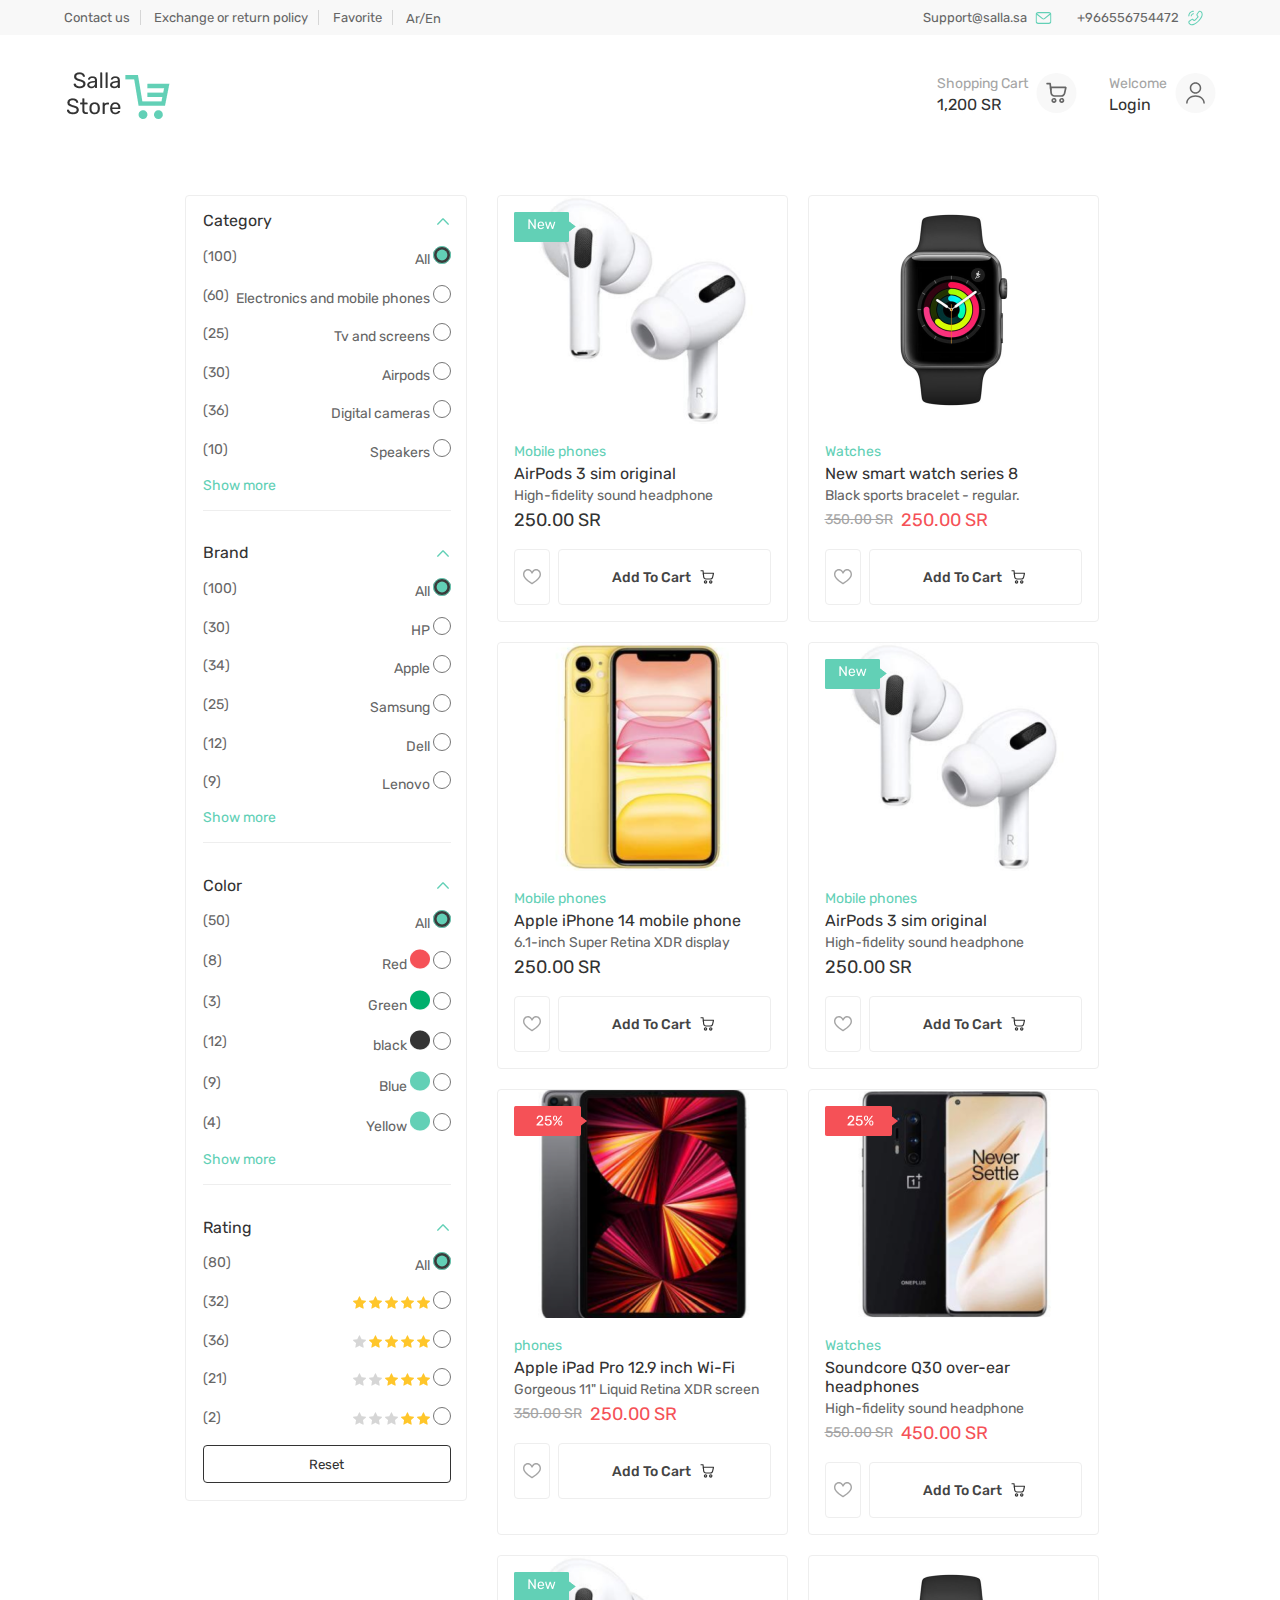
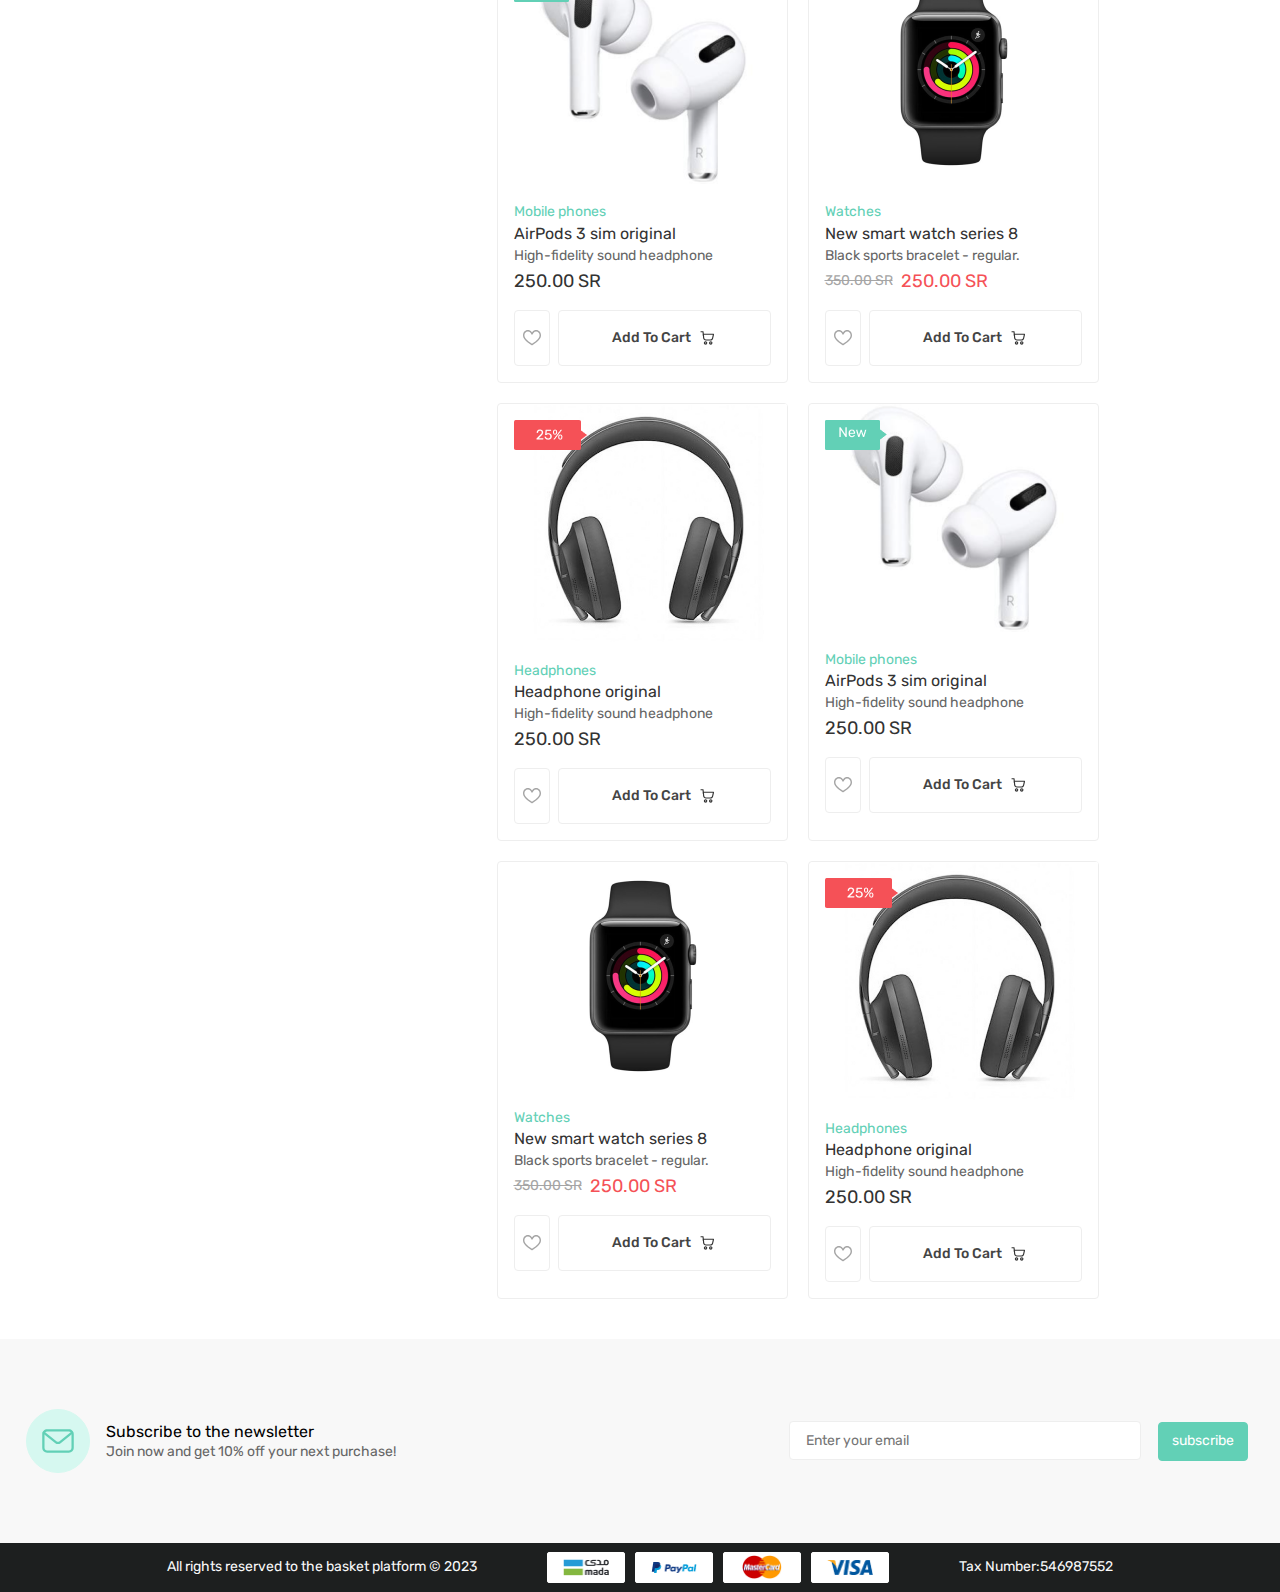
==== Allproducts.html @ 0a3f7528 "first commit" ====
<!DOCTYPE html>
<html lang="en">
<head>
    <meta charset="UTF-8">
    <meta name="viewport" content="width=device-width, initial-scale=1.0">
    <title>All products</title>
    <link rel="stylesheet" href="./assets/css/Allproducts.css">
    <link rel="preconnect" href="https://fonts.googleapis.com">
<link rel="preconnect" href="https://fonts.gstatic.com" crossorigin>
<link href="https://fonts.googleapis.com/css2?family=Rubik:ital,wght@0,300..900;1,300..900&display=swap" rel="stylesheet">
</head>
<body>
    <header>
        <nav>
            <section class="nav1">
                <img class="bar" src="./assets/img/bars-solid.svg" width="15px">
                <ul>
                    <li class="right-border text"><a >Contact us</a></li>
                    <li class="right-border text"><a >Exchange or return policy</a></li>
                    <li class="right-border text"><a >Favorite</a></li>
                    <li><a class="text">Ar/En</a></li>
                </ul>
                <div class="for-contact">
                    <div class="email">
                        <a class="no-line text" href="#">Support@salla.sa</a>
                        <img src="./assets/img/email.svg">
                    </div>
                    <div class="call">
                        <a class="no-line text" href="#">+966556754472</a>
                        <img src="./assets/img/call.svg">
                    </div>
                </div>
            </section>
            <section class="nav2">
                <a  href="./index.html"><img class="logo" src="./assets/img/logo.png" alt="salla store logo" ></a>
                <div class="container">
                    <div class="info">
                        <div class="info1">
                        <span>Shopping Cart</span>
                        <p>1,200 SR</p>
                        </div>
                        <a href="#"><img src="./assets/img/cart.svg"></a>
                    </div>
                    <div class="info">
                        <div class="info1">
                        <span>Welcome</span>
                        <p>Login</p>
                        </div>
                        <a href="#"><img src="./assets/img/login.svg"></a>
                    </div>
                </div>
            </section> 
        </nav>
        </header>
            <main>
                <div  class="filter-solid">
                    <img src="./assets/img/filter-solid.svg" width="20px">
                </div>
                <div class="page-container">
                   
                    <div class="sidebar-container">
             <!---------------first block of side bar------------------------------>
                    <div class="sidebar">
                        <div class="top">
                            <p>Category</p>
                            <img src="./assets/img/arrow_down.svg">
                        </div>
                            <form action="">
                                <div class="option">
                                    <span>(100)</span>
                                    <div class="opt">
                                        <label>All
                                        <input type="radio" id="green" name="category" value="All" checked>
                                        </label>
                                  
                              
                                    </div>
                                </div>
                                <div class="option">
                                    <span>(60)</span>
                                    <div class="opt">
                                        <label>Electronics and mobile phones
                                        <input type="radio" id="electronic" name="category" value="Electronics and mobile phones">
                                    </label>
                                    </div>
                                </div>
                                <div class="option">
                                    <span>(25)</span>
                                    <div class="opt">
                                <label>Tv and screens
                                    <input type="radio" id="tV" name="category" value="TV and screens">
                                </label>
                                </div>
                                </div>
                                <div class="option">
                                    <span>(30)</span>
                                    <div class="opt">
                                <label>Airpods
                                    <input type="radio" id="airpods" name="category" value="Airpods">
                                </label>
                                </div>
                                </div>
                                <div class="option">
                                    <span>(36)</span>
                                    <div class="opt">
                                <label>Digital cameras
                                    <input type="radio" id="cameras" name="category" value="Digital cameras">
                                </label>
                                </div>
                                </div>
                                <div class="option">
                                    <span>(10)</span>
                                    <div class="opt">
                                <label>Speakers
                                    <input type="radio" id="speakers" name="category" value="Speakers">
                                </label>
                                </div>
                                </div>
                            </form>
                            <p class="show"> Show more</p>
                    </div>
            <!----------------second block of side bar-------------------------->
                    <div class="sidebar">
                            <div class="top">
                                <p>Brand</p>
                                <img src="./assets/img/arrow_down.svg">
                            </div>
                                <form action="">
                                    <div class="option">
                                        <span>(100)</span>
                                        <div class="opt">
                                            <label>All
                                            <input type="radio" id="green" name="brand" value="All" checked>
                                        </label>
                                        </div>
                                    </div>
                                    <div class="option">
                                        <span>(30)</span>
                                        <div class="opt">
                                            <label for="electronic">HP
                                            <input type="radio" id="electronic" name="brand" value="Electronics and mobile phones">
                                        </label>
                                        </div>
                                    </div>
                                    <div class="option">
                                        <span>(34)</span>
                                        <div class="opt">
                                    <label>Apple
                                        <input type="radio" id="tV" name="brand" value="TV and screens">
                                    </label>
                                    </div>
                                    </div>
                                    <div class="option">
                                        <span>(25)</span>
                                        <div class="opt">
                                    <label>Samsung
                                        <input type="radio" id="airpods" name="brand" value="Airpods">
                                    </label>
                                    </div>
                                    </div>
                                    <div class="option">
                                        <span>(12)</span>
                                        <div class="opt">
                                    <label>Dell
                                        <input type="radio" id="cameras" name="brand" value="Digital cameras">
                                    </label>
                                    </div>
                                    </div>
                                    <div class="option">
                                        <span>(9)</span>
                                        <div class="opt">
                                    <label>Lenovo
                                        <input type="radio" id="speakers" name="brand" value="Speakers">
                                    </label>
                                    </div>
                                    </div>
                                </form>
                                <p class="show"> Show more</p>
                        </div>
    <!--------------------------third block of side bar--------------------------->
                    <div class="sidebar">
                                <div class="top">
                                    <p>Color</p>
                                    <img src="./assets/img/arrow_down.svg">
                                </div>
                                    <form action="">
                                        <div class="option">
                                            <span>(50)</span>
                                            <div class="opt">
                                                <label>All
                                                 <input type="radio" id="green" name="color" value="All"checked>
                                                </label>
                                            </div>
                                        </div>
                                        <div class="option">
                                            <span>(8)</span>
                                            <div class="opt">
                                                <label>Red
                                                <img src="./assets/img/red.png" width="20px" height="20px">
                                                <input  type="radio" id="electronic" name="color" value="Electronics and mobile phones">
                                            </label>
                                            </div>
                                        </div>
                                        <div class="option">
                                            <span>(3)</span>
                                            <div class="opt">
                                                <label>Green
                                                    <img src="./assets/img/green.png" width="20px" height="20px">
                                                    <input type="radio" id="tV" name="color" value="TV and screens">
                                                </label>
                                            </div>
                                        </div>
                                        <div class="option">
                                            <span>(12)</span>
                                            <div class="opt">
                                                <label for="color">black
                                                    <img src="./assets/img/black.png" width="20px" height="20px">  
                                                <input type="radio" id="airpods" name="color" value="Airpods">
                                            </label>
                                            </div>
                                            </div>
                                        <div class="option">
                                            <span>(9)</span>
                                            <div class="opt">
                                        <label for="color">Blue
                                        <img src="./assets/img/blue.png" width="20px" height="20px">  
                                            <input type="radio" id="cameras" name="color" value="Digital cameras">
                                        </label>
                                        </div>
                                        </div>
                                        <div class="option">
                                            <span>(4)</span>
                                            <div class="opt">
                                        <label for="color">Yellow
                                        <img src="./assets/img/blue.png" width="20px" height="20px">
                                            <input type="radio" id="speakers" name="color" value="Speakers">
                                        </label>
                                        </div>
                                        </div>
                                    </form>
                                    <p class="show"> Show more</p>
                            </div>
      <!------------------fourth block of side bar--------------------------------->               
                     <div class="sidebar">
                        <div class="top">
                            <p>Rating</p>
                            <img src="./assets/img/arrow_down.svg">
                        </div>
                        <form action="">
                            <div class="option">
                                            <span>(80)</span>
                                            <div class="opt">
                                                <label for="rating"> All
                                                <input type="radio" id="green" name="rating" value="All" checked>
                                            </label>
                                            </div>
                                        </div>
                                        <div class="option">
                                            <span>(32)</span>
                                            <div class="opt">
                                                <label for="rating">
                                                    <img src="./assets/img/one yellowstar.png" width="13px">
                                                    <img src="./assets/img/one yellowstar.png" width="13px">
                                                    <img src="./assets/img/one yellowstar.png" width="13px">
                                                    <img src="./assets/img/one yellowstar.png" width="13px">
                                                    <img src="./assets/img/one yellowstar.png" width="13px">
                                                <input type="radio" id="electronic" name="rating" value="Electronics and mobile phones">
                                                </label>
                                            </div>
                                        </div>
                                        <div class="option">
                                            <span>(36)</span>
                                            <div class="opt">
                                                <label for="rating">
                                                    <img src="./assets/img/onegraystar.png" width="13px">
                                                    <img src="./assets/img/one yellowstar.png" width="13px">
                                                       <img src="./assets/img/one yellowstar.png" width="13px">
                                                       <img src="./assets/img/one yellowstar.png" width="13px">
                                                       <img src="./assets/img/one yellowstar.png" width="13px">
                                                <input type="radio" id="tV" name="rating" value="TV and screens">
                                                </label>
                                            </div>
                                        </div>
                                        <div class="option">
                                            <span>(21)</span>
                                            <div class="opt">
                                                <label for="rating">
                                                    <img src="./assets/img/onegraystar.png" width="13px">
                                                    <img src="./assets/img/onegraystar.png" width="13px">
                                                    <img src="./assets/img/one yellowstar.png" width="13px">
                                                    <img src="./assets/img/one yellowstar.png" width="13px">
                                                    <img src="./assets/img/one yellowstar.png" width="13px">
                                                <input type="radio" id="airpods" name="rating" value="Airpods">
                                            </label>
                                            </div>
                                            </div>
                                        <div class="option">
                                            <span>(2)</span>
                                            <div class="opt">
                                        <label for="rating">
                                            <img src="./assets/img/onegraystar.png" width="13px">
                                            <img src="./assets/img/onegraystar.png" width="13px">
                                            <img src="./assets/img/onegraystar.png" width="13px">
                                            <img src="./assets/img/one yellowstar.png" width="13px">
                                            <img src="./assets/img/one yellowstar.png" width="13px">
                                            <input type="radio" id="cameras" name="rating" value="Digital cameras">
                                        </label>
                                        </div>
                                        </div>
                                        
                                    </form>
                                <button>Reset</button>
                            </div>
                    </div>
                    <div class="card-container">
                <!------------------first product--------------------------------->
                    <div class="product">
                        <div class="image">
                            <img class="pic" src="./assets/img/airpods.png" alt="AirPods 3 sim original">
                            <div class="discount">
                                <img src="./assets/img/New.png">
                            </div> 
                        </div>
                            <div class="information">
                                <figure class="aquacolor">Mobile phones</figure>
                                <p class="first">AirPods 3 sim original</p>
                                <p class="second graycolor">High-fidelity sound headphone</p>
                                <div class="prices">
                                    <span class="greycolor2">250.00 SR </span>
                                </div>
                            </div>
                            <div class="btns">
                                <button class="likebtns"> <img class="svg-image" src="./assets/img/like.svg"></button>
                                <button class="add">Add To Cart <img class="svg-image" src="./assets/img/cart2.svg"> </button>
                            </div>
                    </div>
            <!-----------------   second produt ------------------------------------>
            <div class="product">
                <div class="image">
                    <img src="./assets/img/smartwatch2.png" alt="New smart watch series 8">
                </div>
                    <div class="information">
                        <figure class="aquacolor">Watches</figure>
                        <p class="first">New smart watch series 8</p>
                        <p class="second graycolor">Black sports bracelet - regular.</p>
                        <div class="prices">
                            <p class="third">350.00 SR</p>
                            <span>250.00 SR </span>
                        </div>
                    </div>
                    <div class="btns">
                        <button class="likebtns"><img class="svg-image" src="./assets/img/like.svg" width="18px"></button>
                        <button class="add">Add To Cart <img  class="svg-image" src="./assets/img/cart2.svg"></button>
                    </div>
            </div>
           <!--third product ------------------------------------------------------------------ -->
           
           <div class="product">
            <div class="image">
                <img src="./assets/img/applephone.png" alt="Apple iPhone 14 mobile phone ">
               <!--  <div class="discount"></div> -->
                 
            </div>
                <div class="information">
                    <figure class="aquacolor">Mobile phones</figure>
                    <p class="first">Apple iPhone 14 mobile phone </p>
                    <p class="second graycolor">6.1-inch Super Retina XDR display</p>
                    <div class="prices">
                         <span class="greycolor2">250.00 SR </span>
                    </div>
                </div>
                <div class="btns">
                    <button class="likebtns"><img class="svg-image" src="./assets/img/like.svg" width="18px"></button>
                    <button class="add">Add To Cart <img class="svg-image" src="./assets/img/cart2.svg"></button>
                </div>
        </div>
         <!--fourth product -------------------------------------------------------------- -->
         <div class="product">
      
            <div class="image">
                <img src="./assets/img/airpods.png" alt="AirPods 3 sim original">
                <div class="discount">
                    <img src="./assets/img/New.png">
                </div>
                 
            </div>
                <div class="information">
                    <figure class="aquacolor">Mobile phones</figure>
                    <p class="first">AirPods 3 sim original</p>
                    <p class="second graycolor">High-fidelity sound headphone</p>
                    <div class="prices">
                        <span class="greycolor2">250.00 SR </span>
                    </div>
                </div>
                <div class="btns">
                    <button class="likebtns"> <img class="svg-image" src="./assets/img/like.svg"></button>
                    <button class="add">Add To Cart <img class="svg-image" src="./assets/img/cart2.svg"> </button>
                </div>
        </div>
        <!--fifth product------------------------------------------------->
        <div class="product">
            <div class="image">
                <img class="pic" src="./assets/img/appleipad.png" alt="Apple iPad Pro 12.9 inch Wi-Fi">
                <div class="discount">
                    <img src="./assets/img/Discount.png">
                </div>
                 
            </div>
                <div class="information">
                    <figure class="aquacolor">phones</figure>
                    <p class="first">Apple iPad Pro 12.9 inch Wi-Fi</p>
                    <p class="second graycolor">Gorgeous 11" Liquid Retina XDR screen</p>
                    <div class="prices">
                        <p class="third">350.00 SR </p>
                        <span>250.00 SR </span>
                    </div>
                </div>
                <div class="btns">
                    <button class="likebtns"><img class="svg-image" src="./assets/img/like.svg" width="18px"></button>
                    <button class="add">Add To Cart <img class="svg-image" src="./assets/img/cart2.svg"></button>
                </div>
        </div>
        <!--sixth product----------------------------------------------------->
        <div class="product">
            <div class="image">
                <img src="./assets/img/mobiles2.png" alt="Soundcore Q30 over-ear headphones">
                <div class="discount">
                    <img src="./assets/img/Discount.png">
                </div>
                 
            </div>
            <div class="information">
                <figure class="aquacolor">Watches</figure>
                <p class="first">Soundcore Q30 over-ear headphones</p>
                <p class="second graycolor">High-fidelity sound headphone</p>
                <div class="prices">
                    <p class="third">550.00 SR  </p>
                    <span>450.00 SR  </span>
                </div>
            </div>
            <div class="btns">
                <button class="likebtns"><img class="svg-image"src="./assets/img/like.svg" width="18px"></button>
                <button class="add">Add To Cart <img class="svg-image" src="./assets/img/cart2.svg"></button>
            </div>
    </div>
        <!--seventh product------------------------------------------------->
        <div class="product">
      
            <div class="image">
                <img src="./assets/img/airpods.png" alt="AirPods 3 sim original">
                <div class="discount">
                    <img src="./assets/img/New.png">
                </div>
                 
            </div>
                <div class="information">
                    <figure class="aquacolor">Mobile phones</figure>
                    <p class="first">AirPods 3 sim original</p>
                    <p class="second graycolor">High-fidelity sound headphone</p>
                    <div class="prices">
                        <span class="greycolor2">250.00 SR </span>
                    </div>
                </div>
                <div class="btns">
                    <button class="likebtns"> <img class="svg-image" src="./assets/img/like.svg"></button>
                    <button class="add">Add To Cart <img class="svg-image" src="./assets/img/cart2.svg"> </button>
                </div>
        </div>   
     
   
        <!--eightth product----------------------------------------------------->
           
        <div class="product">
            <div class="image">
                <img src="./assets/img/smartwatch2.png" alt="New smart watch series 8">
               <!--  <div class="discount"></div> -->
                 
            </div>
                <div class="information">
                    <figure class="aquacolor">Watches</figure>
                    <p class="first">New smart watch series 8</p>
                    <p class="second graycolor">Black sports bracelet - regular.</p>
                    <div class="prices">
                        <p class="third">350.00 SR</p>
                        <span>250.00 SR </span>
                    </div>
                </div>
                <div class="btns">
                    <button class="likebtns"><img class="svg-image" src="./assets/img/like.svg" width="18px"></button>
                    <button class="add">Add To Cart <img  class="svg-image" src="./assets/img/cart2.svg"></button>
                </div>
        </div>
        
        <!--nineth product-------------------------------------------------------->
        <div class="product">
            <div class="image">
                <img src="./assets/img/headphonesoriginal.png" alt="Soundcore Q30 over-ear headphones" width="291px">
                <div class="discount">
                    <img src="./assets/img/Discount.png">
                </div>
                 
            </div>
            <div class="information">
                <figure class="aquacolor">Headphones</figure>
                <p class="first">Headphone original</p>
                <p class="second graycolor">High-fidelity sound headphone</p>
                <div class="prices">
                    <span class="greycolor2">250.00 SR </span>
                </div>
            </div>
            <div class="btns">
                <button class="likebtns"><img class="svg-image"src="./assets/img/like.svg" width="18px"></button>
                <button class="add">Add To Cart <img class="svg-image" src="./assets/img/cart2.svg"></button>
            </div>
    </div>
        <!--tenth product ----------------------------------------->
        <div class="product">
      
            <div class="image">
                <img src="./assets/img/airpods.png" alt="AirPods 3 sim original">
                <div class="discount">
                    <img src="./assets/img/New.png">
                </div>
                 
            </div>
                <div class="information">
                    <figure class="aquacolor">Mobile phones</figure>
                    <p class="first">AirPods 3 sim original</p>
                    <p class="second graycolor">High-fidelity sound headphone</p>
                    <div class="prices">
                        <span class="greycolor2">250.00 SR </span>
                    </div>
                </div>
                <div class="btns">
                    <button class="likebtns"> <img class="svg-image" src="./assets/img/like.svg"></button>
                    <button class="add">Add To Cart <img class="svg-image" src="./assets/img/cart2.svg"> </button>
                </div>
        </div>
        <!--11 produ ct------------------------------------------------------>
        <div class="product">
            <div class="image">
                <img src="./assets/img/smartwatch2.png" alt="New smart watch series 8">
               <!--  <div class="discount"></div> -->
                 
            </div>
                <div class="information">
                    <figure class="aquacolor">Watches</figure>
                    <p class="first">New smart watch series 8</p>
                    <p class="second graycolor">Black sports bracelet - regular.</p>
                    <div class="prices">
                        <p class="third">350.00 SR</p>
                        <span>250.00 SR </span>
                    </div>
                </div>
                <div class="btns">
                    <button class="likebtns"><img class="svg-image" src="./assets/img/like.svg" width="18px"></button>
                    <button class="add">Add To Cart <img  class="svg-image" src="./assets/img/cart2.svg"></button>
                </div>
        </div>
        
        <!--12 produt----------------------------------------------------------->
        <div class="product">
            <div class="image">
                <img src="./assets/img/headphonesoriginal.png" alt="Soundcore Q30 over-ear headphones" width="291px">
                <div class="discount">
                    <img src="./assets/img/Discount.png">
                </div>
                 
            </div>
            <div class="information">
                <figure class="aquacolor">Headphones</figure>
                <p class="first">Headphone original</p>
                <p class="second graycolor">High-fidelity sound headphone</p>
                <div class="prices">
                    <span class="greycolor2">250.00 SR </span>
                </div>
            </div>
            <div class="btns">
                <button class="likebtns"><img class="svg-image"src="./assets/img/like.svg" width="18px"></button>
                <button class="add">Add To Cart <img class="svg-image" src="./assets/img/cart2.svg"></button>
            </div>
    </div>
        <!--------------------------------------------------------------------------->
                    </div>
                </div>
            
            </section>
        </main>
        <footer>
            <div class="top">
                <div class="left">
                    <div class="msg">
                        <img src="./assets/img/msg.svg">
                    </div>
                    <div class="right">
                        <figure>Subscribe to the newsletter</figure>
                        <span>Join now and get 10% off your next purchase!</span> 
                    </div>               
                </div>
                <form>
                    <input class="email" type="email" placeholder="Enter your email">
                    <button>subscribe</button>
                </form>
            </div>
            <div class="bottom">
                <p>All rights reserved to the basket platform © 2023</p>
                <div class="right">
                    <div class="Company">
                        <div class="company">
                            <img src="./assets/img/mada.png" alt="mada logo" width="46px" height="19px">
                        </div>
                        <div class="company">
                            <img src="./assets/img/paypal.png" alt="paypal logo" width="46px" height="25px">
                        </div>
                        <div class="company">
                            <img src="./assets/img/mastercard.png" alt="mastercard logo" width="40px" height="24px">
                        </div>
                        <div class="company">
                            <img src="./assets/img/visa.png" alt="visa logo" width="46px" height="15px">
                        </div>
                    </div>
                    <p>Tax Number:546987552 </p>
                </div>
            </div>
        </footer>
</body>
</html>
---- assets/css/Allproducts.css ----
*{
    margin: 0;
    padding: 0;
    box-sizing: border-box;
    font-family: "Rubik", sans-serif;
}
.text{
        font-size: 13px;
        font-weight: 400;
        color: #666666;
    }
    .nav1 , .nav2 {
        max-width: 100vw;
        display: flex;
        justify-content: space-between;
        align-items: center;
        padding: 8px 5vw;
    }
    
    .nav1{
        background-color: #F8F8F8;
    }
    .nav2 {
    padding:32px 5vw;
    
    }
    
    .nav1 ul{
        width: 377px;
        display: flex;
        justify-content: space-between;
        flex-wrap: wrap;
        align-items: center;
        list-style: none;
        gap: 10px;
    
    
    }
    .nav1 .bar , .filter-solid{
        display: none;
        cursor: pointer;
    }
    .nav1 .for-contact{
        width: 306px;
        display: flex;
        justify-content: space-around;
    
    }
    .no-line{
        text-decoration: none;
    }
    .right-border{
        border-right:#D6D6D6 solid 1px;
    padding-right: 10px;
    }
    .nav1 .email , .nav1 .call{
        display: flex;
        align-items: center;
        gap: 8px;
    }
    
    .nav2 .container{
        max-width: 312.51px;
        display: flex;
        justify-content: space-between;
        flex-wrap: wrap;
        gap: 32px;
    }
    .nav2 .container .info{
        display: flex;
        gap: 8px;
    }
    .info1 span{
        color: #A5A5A5;
        font-size: 14px;
        font-weight: 400;
        line-height: 16.59px;
    }
    .info1 p {
    color:#333333;
    font-size: 16px;
    font-weight: 400;
    line-height: 25px;
    }
    .sidebar-container{
        width: 282px;
        height: fit-content;
        border: 1px solid #EEEEEE;
        border-radius: 4px;
        background-color: #FFFFFF;
    }

    .page-container{
        width: 100%;
        padding:40px 70px 40px 73px;
        display: flex;
        justify-content: space-around;

            gap: 30px;
        }
    
    .page-container .sidebar{
        padding: 17px;
        width: 282px;
    }
.page-container .sidebar .top{
    display: flex;
    justify-content: space-between;
    align-items: center;
    padding-bottom: 16px;
}
.sidebar-container .top img{
    cursor: pointer;
}
.page-container .sidebar .option{
    display: flex;
    justify-content: space-between;
}
.page-container .sidebar .top p{
    font-size: 16px;
    font-weight: 400;
    line-height: 16.59px;
    color:#333333;    
}
.page-container .sidebar label , .sidebar span , .page-container .sidebar p{
    font-size: 14px;
    font-weight: 400;
    line-height: 16.59px;
    color:#666666;
}
.black-color{
    color: #333333;
}
.page-container .sidebar span{
    color:#666666;
    line-height: 20.58px;
}
.page-container .sidebar .show{
    color: #62D0B6;
    padding-bottom: 16px;
    border-bottom: 1px solid #EEEEEE;
}
.page-container .sidebar .option{
    padding-bottom: 16px;
    display: flex;
    align-items: center;
}
.sidebar-container .sidebar form input{
    width: 18px;
    height: 18px;
}
/* input{
    background-color: #333333;
} */
 #green{
    accent-color:#62D0B6;
  
} 
 
.sidebar-container button{
    width: 100%;
    height: 38px;
    color: #333333;
    background-color: #FFFFFF;
    border: 1px solid #333333;
    border-radius: 4px;
    cursor: pointer;
}
/*  .sidebar form input[type="radio"]{
    display: none;

 } */

 .sidebar form input[type="radio"]:checked{
background-color: #62D0B6;
 }
   .card-container{
    max-width:914px;
     display: grid;
    grid-template-columns:repeat(3 ,minmax(291px ,1fr)) ;
    justify-content: center;
    gap: 20px;
/*     padding: 42px 70px 90px 30px; */
/* padding-top:42px ; */

   }
  .card-container .product{

width: 291px;
height: auto; 
       border: 1px #EEEEEE solid;
       border-radius: 4px;
   }
   .card-container .product:hover{
       border: #62D0B6 1px solid;
   }
   
    .card-container .product .image{
       width: 100%;
       height: auto;
       object-fit: contain;
       overflow: hidden;
       position: relative;
    }
/* .card-container .product .pic{
    width: 100%;
    height:100%;
} */
    .card-container .product .image .discount{
        position: absolute;
        z-index: 2;
        top:16px;
        left: 16px;
     }
    .aquacolor{
        color: #62D0B6;
    }
    .graycolor{
        color:#666666;
    }
    .greycolor2{
        color: #333333!important;
    }
    .card-container .information{
        padding: 16px;
     }
    .card-container figure  , .card-container .product .information .second ,.card-container .product .information .third{
        font-size: 14px;
        font-weight: 400;
        line-height: 16.59px;
    }
    .card-container .product .information .first {
        font-size: 16px;
        font-weight: 400;
        color:#333333;
        line-height: 18.96px;
        padding:4px 0 4px 0;
    }
    .card-container .product .information .third{
        line-height: 24px;
        color: #A5A5A5;
        text-decoration: line-through;
       
    }
    .card-container span{
        font-size: 18px;
        font-weight: 400;
        line-height: 25px;
        color:#F55157 ;
    }
    .card-container .prices , .card-container .btns {
        display: flex;
        gap:8px;
    }
    .card-container .prices{
        padding-top: 4px;
    }
    .card-container .btns {
        padding:0 16px 16px 16px;
        
    }
    .card-container button {
        display: flex;
        justify-content: center;
        align-items: center;
        background-color: #FFFFFF;
        border: 1px solid #EEEEEE;
        border-radius: 4px;
        cursor: pointer;
    }
    
    .card-container .likebtns{
    width: 50px;
    height: 56px;
    color:#A5A5A5;
    
    /* margin-right: 8px; */
    }
    .card-container .add{
    /* width: 100%; */
    width: 299px;
    height: 56px;
    color: #444444;
    font-size: 14px;
    font-weight: 500;
    
    }
    .card-container .add img{
        padding-left: 8px;
    }
    .card-container button:hover {
        font-size: 14px;
        color:#FFFFFF;
        background-color: #62D0B6;
        border: #62D0B6 1px solid;
        
    }
    .svg-image {
        transition: filter 0.3s ease;
    }
    .btns button:hover .svg-image {
        filter: brightness(0) invert(1); /* Change color on hover */
    }
    .filter-solid{
        display: none;
        margin:5px 75px;
    }
    footer .top{
        display: flex;
        justify-content: space-between;
        align-items: center;
        flex-wrap: wrap;
        padding: 70px 32px 70px 26px;
        background-color: #F8F8F8;
        gap:10px;
    
    }
    footer .left{
        display: flex;
        justify-content: center;
        align-items: center;
        gap:16px;
    }
    footer .msg{
        width: 64px;
        height: 64px;
        border:1px solid #D6F8F0;
        border-radius: 50%;
        background-color: #D6F8F0;
        display: flex;
        justify-content: center;
        align-items: center;
    }
    footer .top p{
        font-size: 20px;
        font-weight: 400;
        line-height: 30px;
        color: #333333;
    }
    footer .top span{
        font-size: 14px;
        font-weight: 400;
        line-height: 16.59px;
        color: #666666;
    }
    footer form button{
        margin-left:8px;
        width: 90px;
        height: 39px;
        color:#FFFFFF;
        font-size: 14px;
        font-weight: 400;
        line-height: 16.59px;
        background-color: #62D0B6;
        border: 1px solid #62D0B6;
        border-radius: 4px;
        cursor: pointer;
    }
    footer input{
        width: 352px;
        height: 39px;
        color: #A5A5A5;
        font-size: 14px;
        padding:16px;
        border:1px solid #EEEEEE;
        border-radius: 4px;
        margin: 5px;
    }
    footer .bottom{
        background-color: #1D1F1F;
        display: flex;
        justify-content: space-between;
        align-items: center;
        flex-wrap: wrap;
    }
    footer .bottom .right{
        display: flex;
        justify-content: space-between;
        align-items: center;
        flex-wrap: wrap;
    }
    footer .bottom p{
        font-size: 14px;
        font-weight: 400;
        line-height: 16.59px;
        color: #F8F8F8;
        padding: 16px 70px;
    }
    footer .Company{
        max-width: 342.08px;
        display: flex;
        justify-content: space-around;
        align-items: center;
        gap:10.21px;
    }
    footer .Company .company{
        width:81.69px;
    height: 31px;
    background-color: #FFFFFF;
    border:1px solid #FFFFFF;
    border-radius: 2px;
    display: flex;
    align-items: center;
    justify-content: center;
    cursor: pointer;
    }
     @media screen and (min-width:1700px){
        .card-container{
            grid-template-columns: repeat(4, 1fr);

        }
        .page-container{
            padding-left: 5px;
        }
     }
     @media screen and (max-width:1299px){
        .card-container{
            grid-template-columns: repeat(2, 1fr);
        }
        .page-container{
            justify-content: center;
       /*      padding-left: 2px; */
        }
        footer .bottom {
            justify-content: center;
        }
    }
     
    @media screen and /* (min-width:900px)  and */ (max-width: 970px)

    {
        .card-container{
            grid-template-columns: repeat(2, 1fr);
        }
        .page-container .sidebar-container{
            display: none;
        }
        main .filter-solid{
            display: block;
            cursor: pointer;
        }

    }
        
    
    @media screen and (max-width:900px) {
        .nav1 {
            padding:5px 20px;
            gap: 10px
        }
        .nav1 ul{
            display:none;
        }
        .nav1 .bar{
            display: block;
        }
        .nav2{
            padding: 5px 20px;
        }
        .nav2 .logo{
            max-width: 80px ;
           }
           .container .info1{
            display:none;
        }
        footer .bottom{
            justify-content: center;
           /*      padding:10px; */
            
        }
       
        }
        @media screen and (max-width: 615px) {

            .card-container{
                grid-template-columns: repeat(1, 1fr);
            }
            footer form input{
                width: fit-content;
            }
            footer .bottom .Company{
                flex-direction: column;
        padding: 10px;
            }
        }
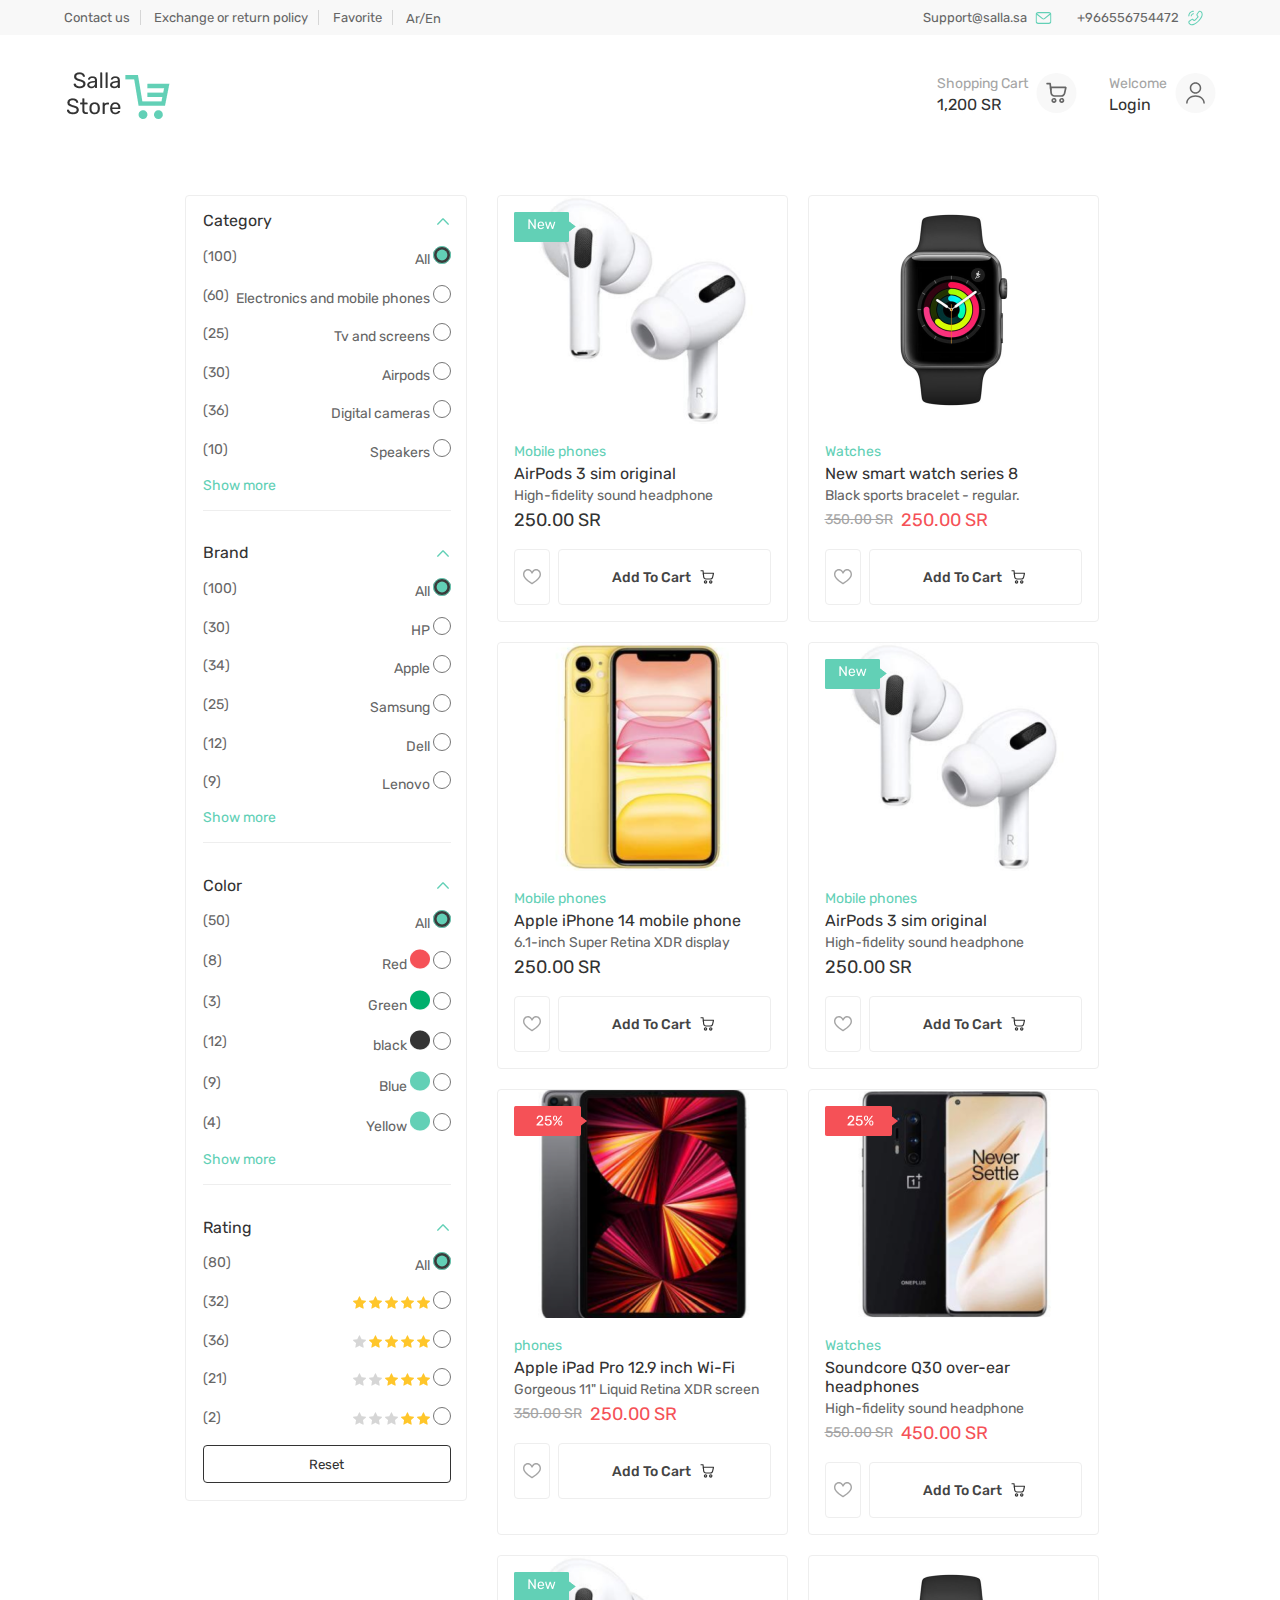
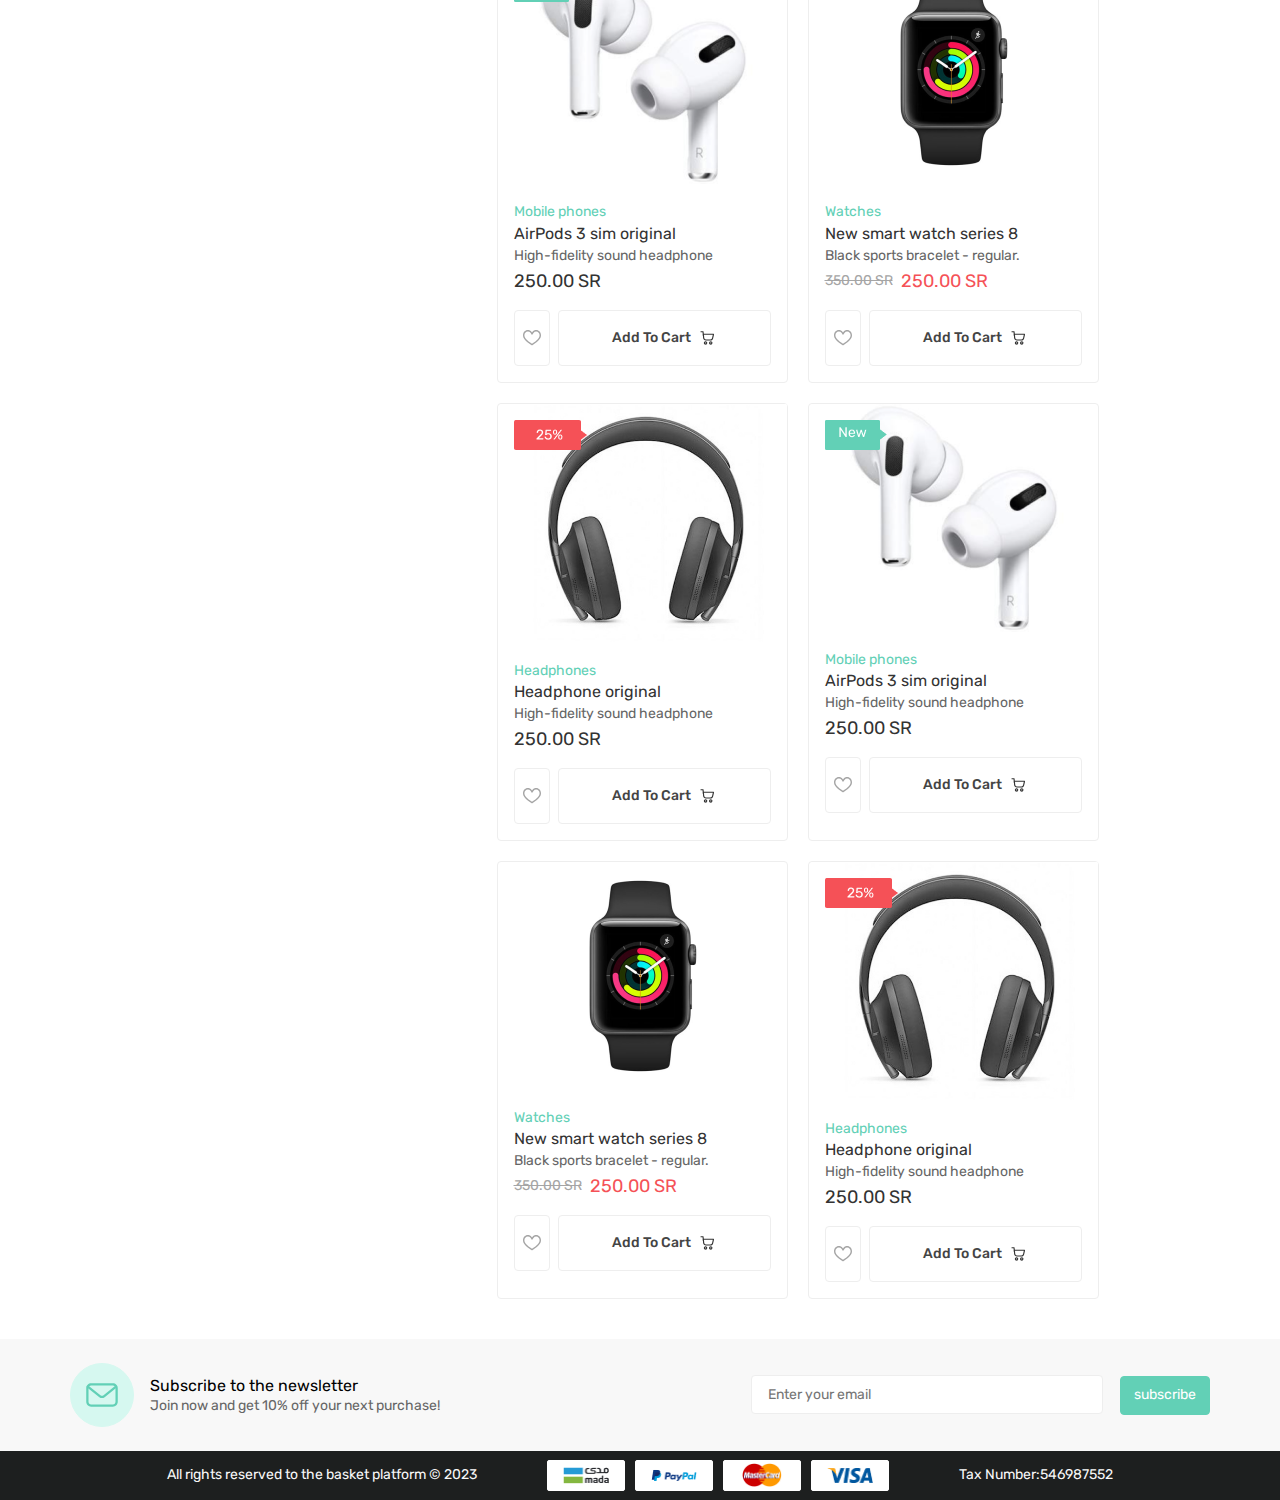
==== commit 61ebb49b: "finishing cart page Done" ====
--- a/Allproducts.html
+++ b/Allproducts.html
@@ -39,7 +39,7 @@
                         <span>Shopping Cart</span>
                         <p>1,200 SR</p>
                         </div>
-                        <a href="#"><img src="./assets/img/cart.svg"></a>
+                        <a href="./cartpage.html"><img src="./assets/img/cart.svg"></a>
                     </div>
                     <div class="info">
                         <div class="info1">
@@ -315,12 +315,13 @@
                     <div class="card-container">
                 <!------------------first product--------------------------------->
                     <div class="product">
+                        <a href="./productdetails.html">
                         <div class="image">
                             <img class="pic" src="./assets/img/airpods.png" alt="AirPods 3 sim original">
                             <div class="discount">
                                 <img src="./assets/img/New.png">
                             </div> 
-                        </div>
+                        </div></a>
                             <div class="information">
                                 <figure class="aquacolor">Mobile phones</figure>
                                 <p class="first">AirPods 3 sim original</p>
--- a/assets/css/Allproducts.css
+++ b/assets/css/Allproducts.css
@@ -149,9 +149,7 @@
     width: 18px;
     height: 18px;
 }
-/* input{
-    background-color: #333333;
-} */
+
  #green{
     accent-color:#62D0B6;
   
@@ -166,10 +164,7 @@
     border-radius: 4px;
     cursor: pointer;
 }
-/*  .sidebar form input[type="radio"]{
-    display: none;
-
- } */
+
 
  .sidebar form input[type="radio"]:checked{
 background-color: #62D0B6;
@@ -180,18 +175,14 @@
     grid-template-columns:repeat(3 ,minmax(291px ,1fr)) ;
     justify-content: center;
     gap: 20px;
-/*     padding: 42px 70px 90px 30px; */
-/* padding-top:42px ; */
-
    }
-  .card-container .product{
-
-width: 291px;
-height: auto; 
-       border: 1px #EEEEEE solid;
-       border-radius: 4px;
+.card-container .product{
+    width: 291px;
+    height: auto; 
+    border: 1px #EEEEEE solid;
+    border-radius: 4px;
    }
-   .card-container .product:hover{
+.card-container .product:hover{
        border: #62D0B6 1px solid;
    }
    
@@ -202,10 +193,7 @@
        overflow: hidden;
        position: relative;
     }
-/* .card-container .product .pic{
-    width: 100%;
-    height:100%;
-} */
+
     .card-container .product .image .discount{
         position: absolute;
         z-index: 2;
@@ -273,11 +261,9 @@
     width: 50px;
     height: 56px;
     color:#A5A5A5;
-    
-    /* margin-right: 8px; */
     }
     .card-container .add{
-    /* width: 100%; */
+ 
     width: 299px;
     height: 56px;
     color: #444444;
@@ -310,7 +296,7 @@
         justify-content: space-between;
         align-items: center;
         flex-wrap: wrap;
-        padding: 70px 32px 70px 26px;
+        padding: 24px 70px;
         background-color: #F8F8F8;
         gap:10px;
     
@@ -419,14 +405,14 @@
         }
         .page-container{
             justify-content: center;
-       /*      padding-left: 2px; */
+     
         }
         footer .bottom {
             justify-content: center;
         }
     }
      
-    @media screen and /* (min-width:900px)  and */ (max-width: 970px)
+    @media screen and (max-width: 970px)
 
     {
         .card-container{
@@ -465,7 +451,7 @@
         }
         footer .bottom{
             justify-content: center;
-           /*      padding:10px; */
+    
             
         }
        
